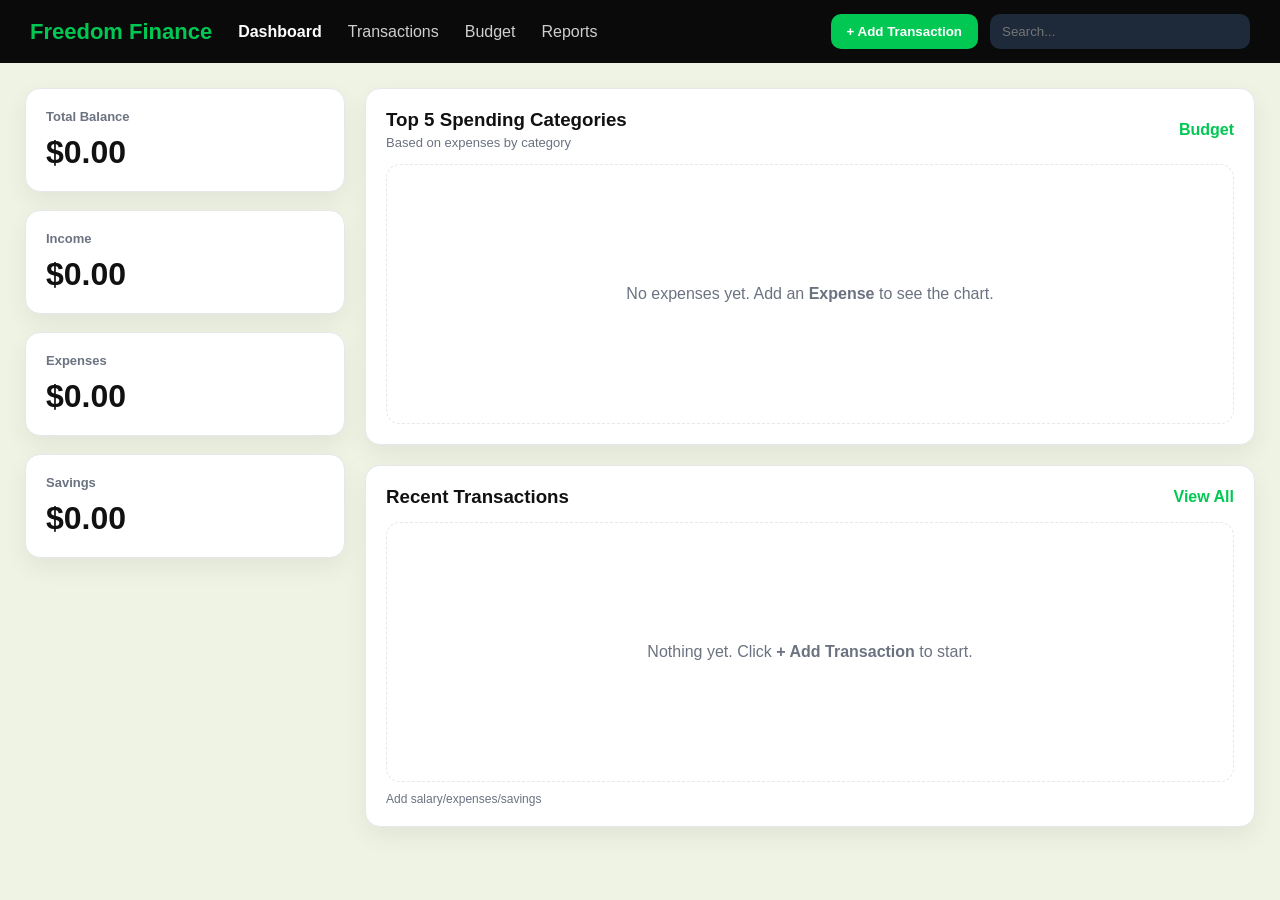
==== Freedom Finance/index.html @ 0645c6d0 "Add files via upload" ====
<!doctype html>
<html lang="en">
<head>
  <meta charset="utf-8" />
  <meta name="viewport" content="width=device-width, initial-scale=1" />
  <title>Freedom Finance</title>

  <!-- =========================
       EXTERNAL CSS FILE
  ========================== -->
  <link rel="stylesheet" href="style.css" />
</head>

<body>
  <!-- =========================
       TOP NAVBAR
  ========================== -->
  <div class="navbar">
    <div class="nav-left">
      <div class="logo">Freedom Finance</div>
      <div class="nav-links">
        <button id="tab-dashboard" class="active" onclick="showPage('dashboard')">Dashboard</button>
        <button id="tab-transactions" onclick="showPage('transactions')">Transactions</button>
        <button id="tab-budget" onclick="showPage('budget')">Budget</button>
        <button id="tab-reports" onclick="showPage('reports')">Reports</button>
      </div>
    </div>

    <div class="right-nav">
      <button class="add-btn" onclick="openTxModalAdd()">+ Add Transaction</button>
      <input class="search" placeholder="Search..." oninput="setSearch(this.value)" />
    </div>
  </div>

  <!-- =========================
       DASHBOARD PAGE
  ========================== -->
  <section id="page-dashboard" class="page active">
    <div class="dash-grid">
      <div>
        <div class="card summary-card">
          <div class="summary-title">Total Balance</div>
          <div class="summary-value" id="sum-balance">$0.00</div>
        </div>

        <div class="card summary-card">
          <div class="summary-title">Income</div>
          <div class="summary-value" id="sum-income">$0.00</div>
        </div>

        <div class="card summary-card">
          <div class="summary-title">Expenses</div>
          <div class="summary-value" id="sum-expenses">$0.00</div>
        </div>

        <div class="card summary-card">
          <div class="summary-title">Savings</div>
          <div class="summary-value" id="sum-savings">$0.00</div>
        </div>
      </div>

      <div class="dash-main">
        <div class="card card-pad">
          <div class="row-head">
            <div>
              <h3>Top 5 Spending Categories</h3>
              <div style="color:var(--muted); font-size:13px; margin-top:4px;">Based on expenses by category</div>
            </div>
            <span class="link-green" onclick="showPage('budget')">Budget</span>
          </div>
          <div class="chart-wrap" id="chartWrap"></div>
        </div>

        <div class="card card-pad">
          <div class="row-head">
            <h3>Recent Transactions</h3>
            <span class="link-green" onclick="showPage('transactions')">View All</span>
          </div>
          <div class="tx-list" id="recentList"></div>
          <div class="hint">Add salary/expenses/savings</div>
        </div>
      </div>
    </div>
  </section>

  <!-- =========================
       TRANSACTIONS PAGE
  ========================== -->
  <section id="page-transactions" class="page">
    <div class="card card-pad">
      <div class="row-head">
        <h2 style="margin:0;">Transactions</h2>
        <span class="link-green" onclick="openTxModalAdd()">+ Add</span>
      </div>
      <div class="hint">Edit/delete entries. Search filters by description/category/type.</div>
      <div class="tx-list" id="allList"></div>
    </div>
  </section>

  <!-- =========================
       BUDGET PAGE
  ========================== -->
  <section id="page-budget" class="page">
    <div class="budget-header">
      <h1 class="budget-title">Budget Dashboard</h1>
      <button class="new-budget-btn" onclick="openBudgetModalAdd()">+ New Budget</button>
    </div>

    <div class="budget-summary-row">
      <div class="budget-summary purple">
        <h2 class="card-title">Total Budget</h2>
        <p class="big-number" id="bud-total">$0</p>
        <p class="small-text">Monthly allocation</p>
      </div>

      <div class="budget-summary pink">
        <h2 class="card-title">Total Spent</h2>
        <p class="big-number" id="bud-spent">$0</p>
        <div class="progress-bar-white">
          <div class="fill" id="bud-fill" style="width:0%"></div>
        </div>
        <p class="small-text" id="bud-pct">0%</p>
      </div>

      <div class="budget-summary green">
        <h2 class="card-title">Remaining</h2>
        <p class="big-number" id="bud-remain">$0</p>
        <p class="small-text">Available to spend</p>
      </div>
    </div>

    <h2 class="section-title">Your Budgets</h2>
    <div class="budget-grid" id="budgetGrid"></div>

    <div class="hint">
      Budgets are editable. Spent amounts are calculated from your transactions (Expense type) by category.
    </div>
  </section>

  <!-- =========================
       REPORTS PAGE
  ========================== -->
  <section id="page-reports" class="page">
    <div class="card card-pad">
      <h2 style="margin:0;">Reports</h2>
      <p style="color:var(--muted); margin:8px 0 0;">Later: exports, monthly summaries, charts.</p>
    </div>
  </section>

  <!-- =========================
       TRANSACTION MODAL
  ========================== -->
  <div class="modal" id="txModal" onclick="backdropClose(event, 'txModal')">
    <div class="modal-content" role="dialog" aria-modal="true">
      <div class="modal-top">
        <h3 id="txModalTitle">Add Transaction</h3>
        <button class="close-x" onclick="closeModal('txModal')" aria-label="Close">✕</button>
      </div>

      <div class="grid2">
        <div>
          <label>Type</label>
          <select id="txType">
            <option value="income">Income (Paycheck)</option>
            <option value="expense" selected>Expense</option>
            <option value="savings">Savings</option>
            <option value="investment">Investment</option>
          </select>
        </div>

        <div>
          <label>Date</label>
          <input id="txDate" type="date" />
        </div>
      </div>

      <label>Description</label>
      <input id="txDesc" placeholder="e.g., Paycheck, Groceries, Roth IRA" />

      <div class="grid2">
        <div>
          <label>Amount (positive)</label>
          <input id="txAmount" type="number" step="0.01" placeholder="e.g., 156.50" />
        </div>

        <div>
          <label>Category</label>
          <select id="txCategory" onchange="onTxCategoryChange()"></select>
          <input id="txNewCategory" class="hidden" placeholder="New category name..." />
        </div>
      </div>

      <div class="error" id="txError"></div>

      <div class="actions">
        <button class="btn secondary" onclick="closeModal('txModal')">Cancel</button>
        <button class="btn primary" id="txSaveBtn" onclick="saveTransaction()">Save</button>
      </div>

      <div class="hint">Expenses store internally as negative. Everything stays synced across Dashboard + Budget.</div>
    </div>
  </div>

  <!-- =========================
       BUDGET MODAL
  ========================== -->
  <div class="modal" id="budgetModal" onclick="backdropClose(event, 'budgetModal')">
    <div class="modal-content" role="dialog" aria-modal="true">
      <div class="modal-top">
        <h3 id="budgetModalTitle">New Budget</h3>
        <button class="close-x" onclick="closeModal('budgetModal')" aria-label="Close">✕</button>
      </div>

      <label>Category</label>
      <input id="budCategory" placeholder="e.g., Food" />

      <label>Monthly Limit (USD)</label>
      <input id="budLimit" type="number" step="0.01" placeholder="e.g., 200" />

      <div class="error" id="budError"></div>

      <div class="actions">
        <button class="btn secondary" onclick="closeModal('budgetModal')">Cancel</button>
        <button class="btn primary" id="budSaveBtn" onclick="saveBudget()">Save</button>
      </div>

      <div class="hint">Spent is calculated from your transactions by category (Expense only).</div>
    </div>
  </div>

  <!-- =========================
       EXTERNAL JAVASCRIPT FILE
  ========================== -->
  <script src="script.js"></script>
</body>
</html>
---- Freedom Finance/style.css ----
/* =========================
   ROOT VARIABLES
========================= */
:root{
  --bg:#eef3e4;
  --nav:#0a0a0a;
  --green:#00c853;
  --card:#fff;
  --border:#e5e7eb;
  --muted:#6b7280;
  --shadow:0 10px 24px rgba(0,0,0,.06);
  --radius:15px;
  --ink:#111;
  --warn:#f59e0b;
  --bad:#ef4444;
  --purple:#8b5cf6;
  --pink:#e58f9d;
  --good:#10b981;
}

/* =========================
   GLOBAL
========================= */
*{box-sizing:border-box}

body{
  margin:0;
  font-family:Arial,sans-serif;
  background:var(--bg);
  color:var(--ink);
}

/* =========================
   NAVIGATION
========================= */
.navbar{
  background:var(--nav);
  color:#fff;
  display:flex;
  align-items:center;
  justify-content:space-between;
  padding:14px 30px;
  gap:16px;
  position:sticky;
  top:0;
  z-index:50;
}

.nav-left{
  display:flex;
  align-items:center;
  gap:26px;
  min-width:0;
}

.logo{
  color:var(--green);
  font-weight:bold;
  font-size:22px;
  white-space:nowrap;
}

.nav-links{
  display:flex;
  gap:26px;
  flex-wrap:wrap;
}

.nav-links button{
  background:transparent;
  border:none;
  color:#cfcfcf;
  cursor:pointer;
  font-size:16px;
  padding:6px 0;
}

.nav-links button.active{
  color:#fff;
  font-weight:bold;
}

.right-nav{
  display:flex;
  align-items:center;
  gap:12px;
}

.add-btn{
  background:var(--green);
  color:#fff;
  border:none;
  padding:10px 16px;
  border-radius:10px;
  cursor:pointer;
  font-weight:bold;
  white-space:nowrap;
}

.search{
  background:#1e2a3a;
  border:none;
  padding:10px 12px;
  border-radius:10px;
  color:#fff;
  width:260px;
}

@media (max-width:980px){
  .search{width:160px}
}

@media (max-width:760px){
  .nav-links{display:none}
}

/* =========================
   PAGE LAYOUT
========================= */
.page{
  display:none;
  padding:25px;
}

.page.active{
  display:block;
}

.card{
  background:var(--card);
  border:1px solid var(--border);
  border-radius:var(--radius);
  box-shadow:var(--shadow);
}

.card-pad{
  padding:20px;
}

.hint{
  margin-top:10px;
  color:var(--muted);
  font-size:12px;
}

/* =========================
   DASHBOARD
========================= */
.dash-grid{
  display:grid;
  grid-template-columns:320px 1fr;
  gap:20px;
  align-items:start;
}

@media (max-width:980px){
  .dash-grid{grid-template-columns:1fr;}
}

.summary-card{
  padding:20px;
  margin-bottom:18px;
}

.summary-title{
  color:var(--muted);
  font-weight:bold;
  font-size:13px;
}

.summary-value{
  font-size:32px;
  font-weight:bold;
  margin-top:10px;
}

.dash-main{
  display:grid;
  grid-template-columns:1fr;
  gap:20px;
}

.row-head{
  display:flex;
  justify-content:space-between;
  align-items:center;
  gap:12px;
}

.row-head h3{
  margin:0;
}

.link-green{
  color:var(--green);
  font-weight:bold;
  cursor:pointer;
}

/* =========================
   PIE CHART
========================= */
.chart-wrap{
  margin-top:14px;
}

.chart-empty{
  height:260px;
  border:1px dashed var(--border);
  border-radius:14px;
  display:flex;
  align-items:center;
  justify-content:center;
  color:var(--muted);
  padding:16px;
  text-align:center;
}

.pie-container{
  display:flex;
  align-items:center;
  gap:30px;
  margin-top:20px;
  flex-wrap:wrap;
  justify-content:center;
}

.pie-chart{
  width:220px;
  height:220px;
  border-radius:50%;
  box-shadow:0 5px 15px rgba(0,0,0,0.08);
  flex-shrink:0;
  transition:background 0.4s ease-in-out;
}

.pie-legend{
  display:flex;
  flex-direction:column;
  gap:12px;
  flex:1;
  min-width:180px;
}

.legend-item{
  display:flex;
  align-items:center;
  justify-content:space-between;
  font-size:14px;
  font-weight:bold;
  padding-bottom:8px;
  border-bottom:1px solid #f1f5f9;
}

.legend-item:last-child{
  border-bottom:none;
}

.legend-left{
  display:flex;
  align-items:center;
  gap:10px;
  overflow:hidden;
}

.legend-color{
  width:14px;
  height:14px;
  border-radius:4px;
  flex-shrink:0;
}

.legend-label{
  white-space:nowrap;
  overflow:hidden;
  text-overflow:ellipsis;
  color:var(--ink);
}

.legend-val{
  color:var(--muted);
  font-size:14px;
}

/* =========================
   TRANSACTIONS LIST
========================= */
.tx-list{
  margin-top:14px;
}

.tx-item{
  display:flex;
  justify-content:space-between;
  align-items:center;
  gap:12px;
  padding:12px 0;
  border-bottom:1px solid #eef2f7;
}

.tx-left{
  display:flex;
  flex-direction:column;
  gap:4px;
  min-width:0;
}

.tx-title{
  font-weight:bold;
}

.tx-sub{
  color:var(--muted);
  font-size:12px;
  display:flex;
  gap:10px;
  flex-wrap:wrap;
  align-items:center;
}

.pill{
  display:inline-block;
  padding:4px 10px;
  border-radius:999px;
  font-size:12px;
  background:#eef2f7;
  color:#334155;
}

.tx-right{
  display:flex;
  align-items:center;
  gap:10px;
}

.tx-amt{
  font-weight:bold;
  white-space:nowrap;
}

.tx-amt.income,
.tx-amt.savings,
.tx-amt.investment{
  color:var(--green);
}

.tx-amt.expense{
  color:var(--ink);
}

.icon-btn{
  border:1px solid var(--border);
  background:#fff;
  border-radius:10px;
  padding:8px 10px;
  cursor:pointer;
  font-weight:bold;
}

.icon-btn:hover{
  background:#f8fafc;
}

.danger{
  color:#b91c1c;
  border-color:#fecaca;
}

.danger:hover{
  background:#fff5f5;
}

/* =========================
   BUDGET
========================= */
.budget-header{
  display:flex;
  align-items:flex-start;
  justify-content:space-between;
  gap:16px;
  margin-bottom:20px;
}

.budget-title{
  margin:0;
  color:#088171;
  font-size:28px;
}

.new-budget-btn{
  background:#a786e0;
  color:#fff;
  padding:10px 18px;
  border:none;
  border-radius:10px;
  cursor:pointer;
  font-size:16px;
  font-weight:bold;
  white-space:nowrap;
  box-shadow:var(--shadow);
}

.budget-summary-row{
  display:grid;
  grid-template-columns:repeat(3,1fr);
  gap:16px;
  margin-bottom:26px;
}

@media (max-width:980px){
  .budget-summary-row{grid-template-columns:1fr}
}

.budget-summary{
  border-radius:16px;
  padding:20px;
  color:#fff;
  box-shadow:var(--shadow);
  border:1px solid rgba(255,255,255,.18);
}

.budget-summary.purple{background:var(--purple);}
.budget-summary.pink{background:var(--pink);}
.budget-summary.green{background:#4fd878;}

.budget-summary .card-title{
  margin:0;
  font-size:14px;
  font-weight:bold;
  opacity:.95;
}

.budget-summary .big-number{
  font-size:40px;
  font-weight:bold;
  margin:10px 0 6px;
}

.budget-summary .small-text{
  margin:0;
  font-size:13px;
  opacity:.95;
}

.progress-bar-white{
  background:rgba(255,255,255,.35);
  height:6px;
  border-radius:999px;
  margin:10px 0 6px;
  overflow:hidden;
}

.progress-bar-white .fill{
  background:#fff;
  height:100%;
  width:0%;
}

.section-title{
  margin:0 0 14px 0;
  font-size:18px;
  font-weight:bold;
  color:var(--ink);
}

.budget-grid{
  display:grid;
  grid-template-columns:repeat(3,1fr);
  gap:16px;
}

@media (max-width:980px){
  .budget-grid{grid-template-columns:1fr}
}

.budget-card{
  background:#fff;
  border:1px solid var(--border);
  border-radius:16px;
  padding:20px;
  box-shadow:var(--shadow);
  position:relative;
}

.badge{
  display:inline-block;
  padding:5px 10px;
  border-radius:8px;
  font-size:12px;
  color:#fff;
  font-weight:bold;
}

.badge.good{background:var(--good);}
.badge.warn{background:var(--warn);}
.badge.bad{background:var(--bad);}

.category{
  margin:10px 0 4px;
  font-size:18px;
  font-weight:bold;
}

.money{
  margin:0;
  font-size:24px;
  font-weight:bold;
}

.money .gray{
  font-size:14px;
  color:gray;
  font-weight:normal;
}

.bar-container{
  background:#eee;
  height:10px;
  border-radius:999px;
  margin:14px 0 10px;
  overflow:hidden;
}

.bar-fill2{
  height:100%;
  border-radius:999px;
  width:0%;
  background:#3b82f6;
}

.details{
  margin:0;
  font-size:14px;
  color:#3b82f6;
}

.right{
  float:right;
  color:gray;
}

.red-text{
  color:red;
  font-weight:bold;
}

.budget-actions{
  position:absolute;
  top:14px;
  right:14px;
  display:flex;
  gap:8px;
}

.mini-btn{
  border:1px solid var(--border);
  background:#fff;
  border-radius:10px;
  padding:6px 8px;
  cursor:pointer;
  font-weight:bold;
  font-size:12px;
}

.mini-btn:hover{
  background:#f8fafc;
}

/* =========================
   MODALS
========================= */
.modal{
  display:none;
  position:fixed;
  inset:0;
  background:rgba(0,0,0,.5);
  align-items:center;
  justify-content:center;
  padding:16px;
  z-index:80;
}

.modal-content{
  background:#fff;
  padding:18px;
  border-radius:14px;
  width:min(460px,100%);
  border:1px solid var(--border);
  box-shadow:0 18px 50px rgba(0,0,0,.25);
}

.modal-top{
  display:flex;
  justify-content:space-between;
  align-items:center;
  gap:10px;
  margin-bottom:10px;
}

.modal-top h3{
  margin:0;
}

.close-x{
  border:1px solid var(--border);
  background:#fff;
  border-radius:10px;
  padding:6px 10px;
  cursor:pointer;
  font-weight:bold;
}

.close-x:hover{
  background:#f8fafc;
}

.modal label{
  display:block;
  font-size:12px;
  color:var(--muted);
  font-weight:bold;
  margin:10px 0 6px;
}

.modal input,
.modal select{
  width:100%;
  padding:10px;
  border:1px solid var(--border);
  border-radius:10px;
}

.grid2{
  display:grid;
  grid-template-columns:1fr 1fr;
  gap:10px;
}

@media (max-width:460px){
  .grid2{grid-template-columns:1fr}
}

.actions{
  display:flex;
  justify-content:flex-end;
  gap:10px;
  margin-top:14px;
}

.btn{
  border:none;
  padding:10px 12px;
  border-radius:10px;
  cursor:pointer;
  font-weight:bold;
}

.btn.secondary{
  background:#eef2f7;
  color:#111;
  border:1px solid var(--border);
}

.btn.primary{
  background:var(--green);
  color:#fff;
}

.error{
  display:none;
  margin-top:10px;
  background:#fff1f2;
  color:#9f1239;
  border:1px solid #fecdd3;
  padding:10px;
  border-radius:10px;
  font-size:13px;
}

.hidden{
  display:none;
}
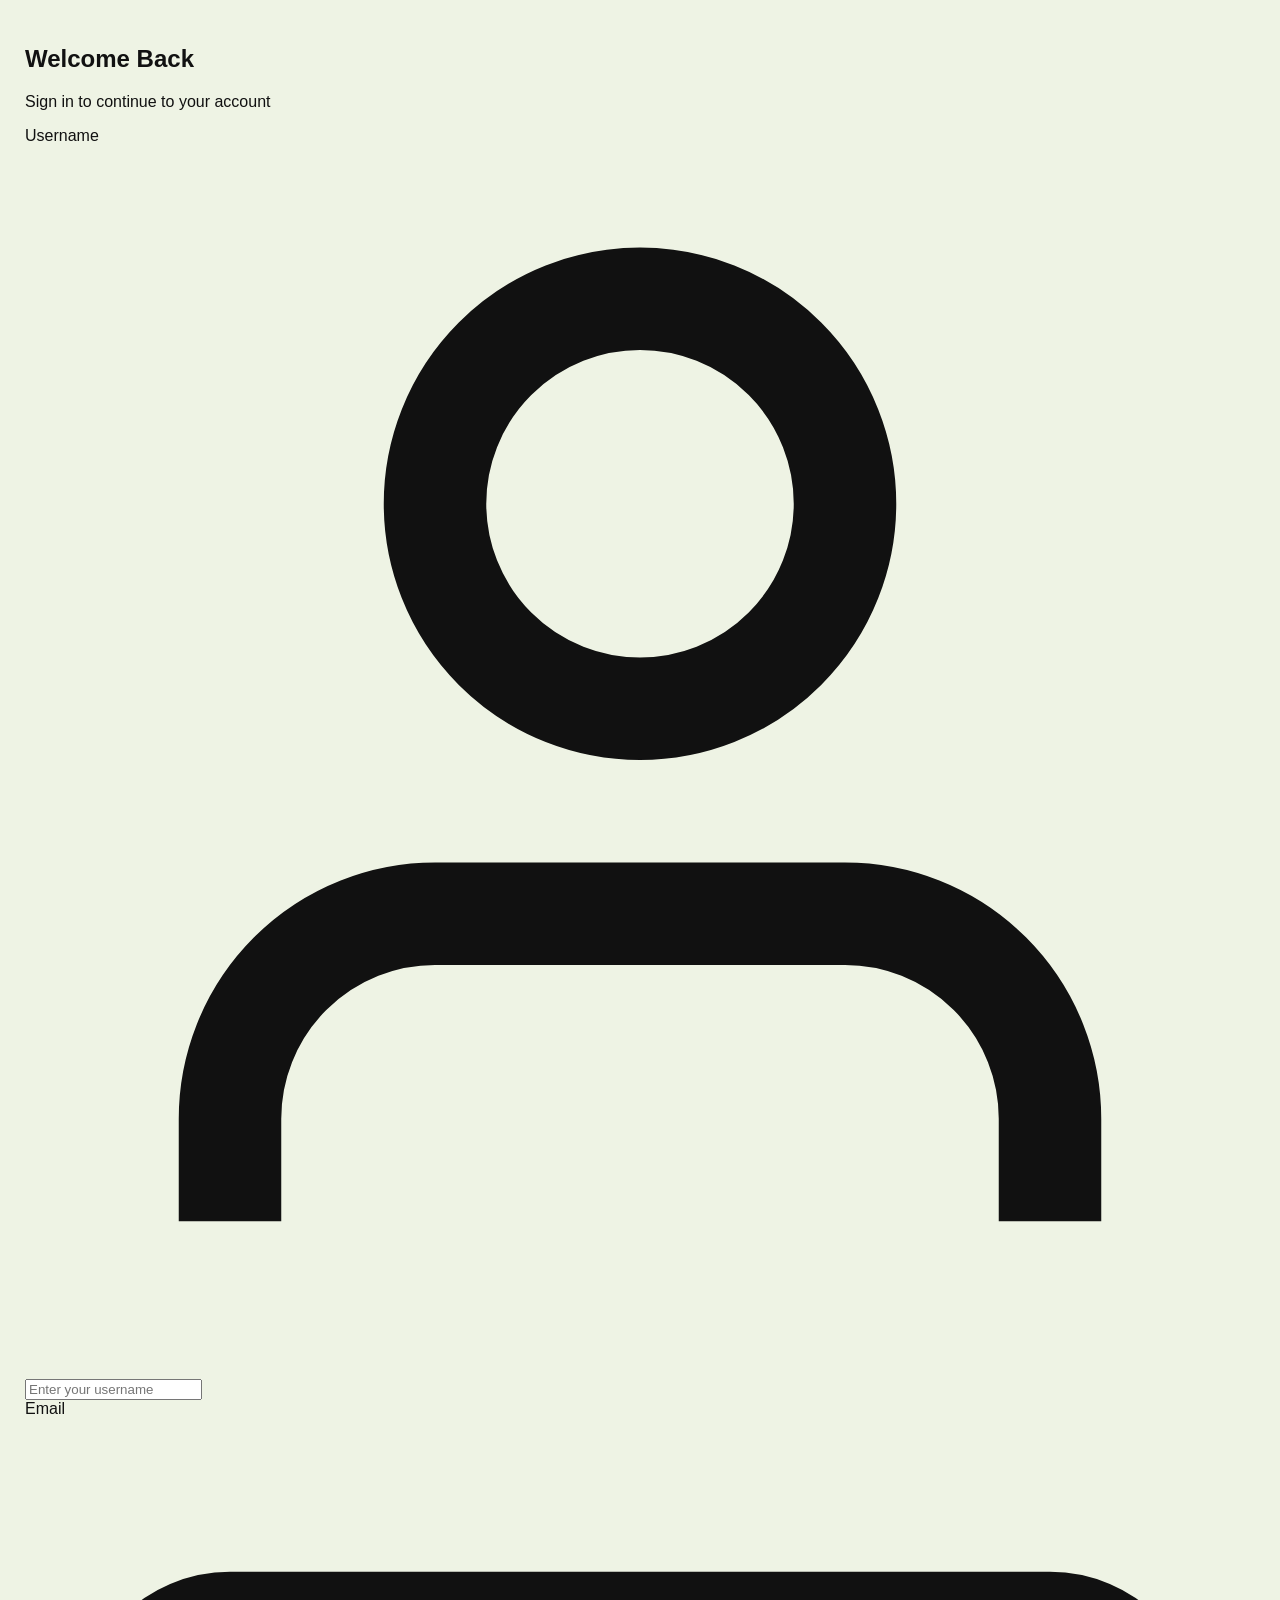
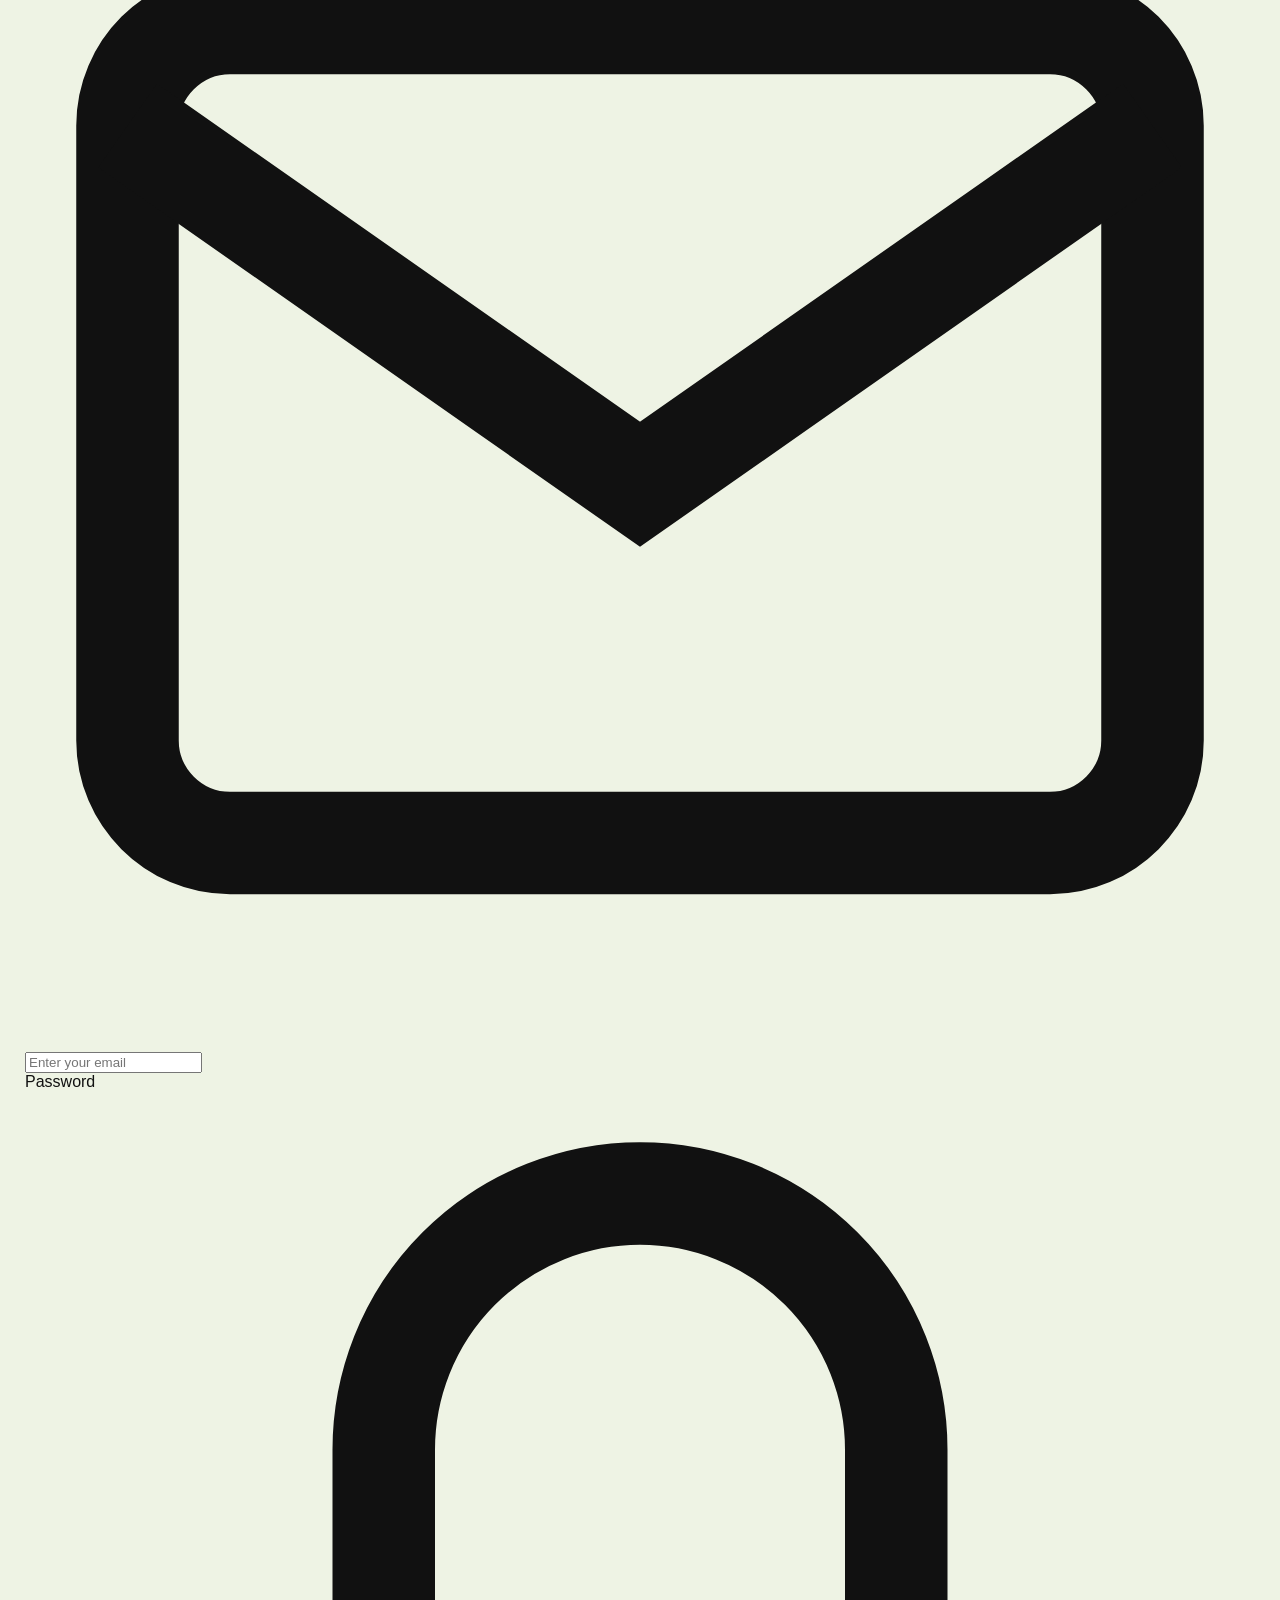
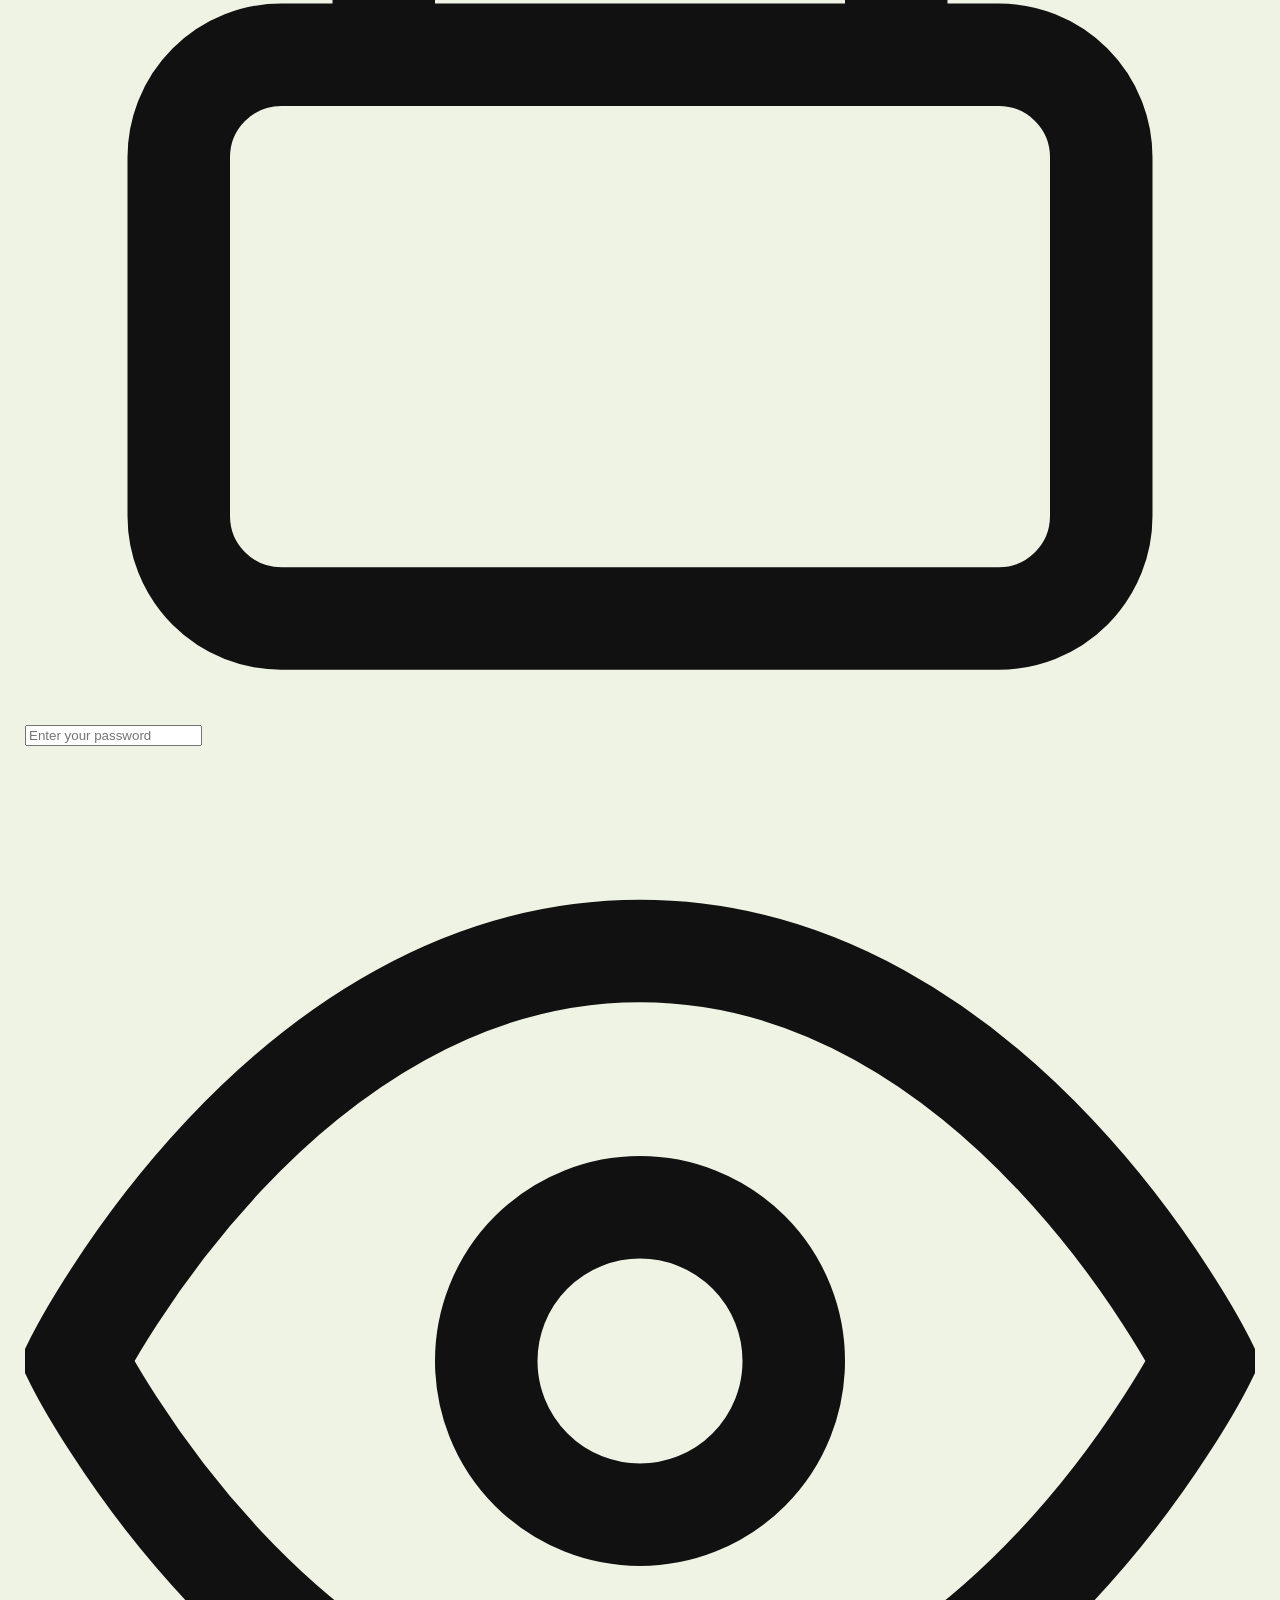
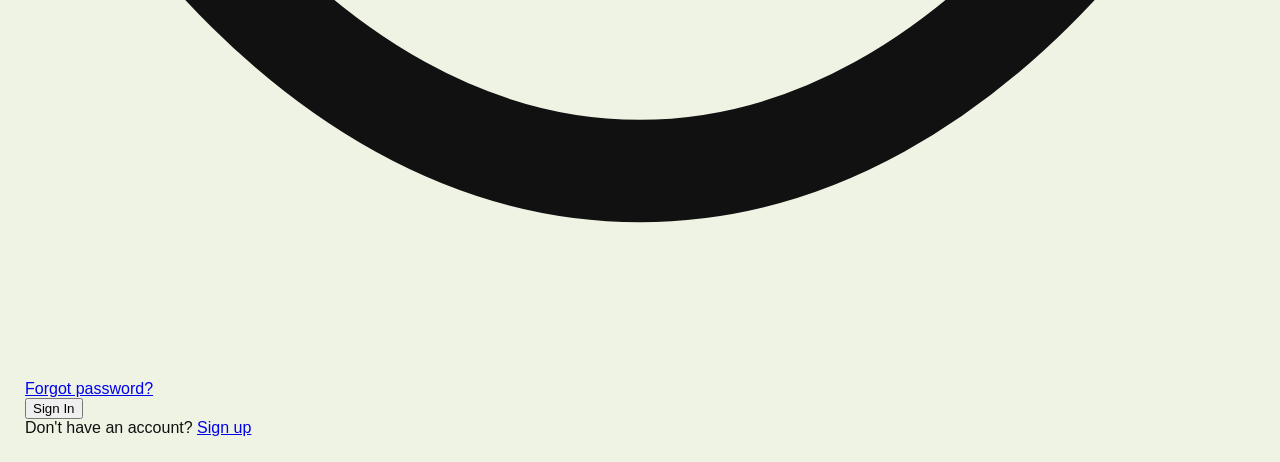
==== commit 8ee99b32: "Update index.html" ====
--- a/Freedom Finance/index.html
+++ b/Freedom Finance/index.html
@@ -4,22 +4,15 @@
   <meta charset="utf-8" />
   <meta name="viewport" content="width=device-width, initial-scale=1" />
   <title>Freedom Finance</title>
-
-  <!-- =========================
-       EXTERNAL CSS FILE
-  ========================== -->
   <link rel="stylesheet" href="style.css" />
 </head>
 
 <body>
-  <!-- =========================
-       TOP NAVBAR
-  ========================== -->
-  <div class="navbar">
+  <div class="navbar" id="main-nav" style="display: none;">
     <div class="nav-left">
       <div class="logo">Freedom Finance</div>
       <div class="nav-links">
-        <button id="tab-dashboard" class="active" onclick="showPage('dashboard')">Dashboard</button>
+        <button id="tab-dashboard" onclick="showPage('dashboard')">Dashboard</button>
         <button id="tab-transactions" onclick="showPage('transactions')">Transactions</button>
         <button id="tab-budget" onclick="showPage('budget')">Budget</button>
         <button id="tab-reports" onclick="showPage('reports')">Reports</button>
@@ -32,10 +25,51 @@
     </div>
   </div>
 
-  <!-- =========================
-       DASHBOARD PAGE
-  ========================== -->
-  <section id="page-dashboard" class="page active">
+  <section id="page-login" class="page active login-wrapper">
+    <div class="login-card">
+      <h1 class="login-title">Welcome Back</h1>
+      <p class="login-subtitle">Sign in to continue to your account</p>
+
+      <form onsubmit="handleLogin(event)">
+        <div class="form-group">
+          <label>Username</label>
+          <div class="input-with-icon">
+            <svg class="icon-left" viewBox="0 0 24 24" fill="none" stroke="currentColor" stroke-width="2"><path d="M20 21v-2a4 4 0 0 0-4-4H8a4 4 0 0 0-4 4v2"/><circle cx="12" cy="7" r="4"/></svg>
+            <input type="text" placeholder="Enter your username" required />
+          </div>
+        </div>
+
+        <div class="form-group">
+          <label>Email</label>
+          <div class="input-with-icon">
+            <svg class="icon-left" viewBox="0 0 24 24" fill="none" stroke="currentColor" stroke-width="2"><path d="M4 4h16c1.1 0 2 .9 2 2v12c0 1.1-.9 2-2 2H4c-1.1 0-2-.9-2-2V6c0-1.1.9-2 2-2z"/><polyline points="22,6 12,13 2,6"/></svg>
+            <input type="email" placeholder="Enter your email" required />
+          </div>
+        </div>
+
+        <div class="form-group">
+          <label>Password</label>
+          <div class="input-with-icon">
+            <svg class="icon-left" viewBox="0 0 24 24" fill="none" stroke="currentColor" stroke-width="2"><rect x="3" y="11" width="18" height="11" rx="2" ry="2"/><path d="M7 11V7a5 5 0 0 1 10 0v4"/></svg>
+            <input type="password" placeholder="Enter your password" required />
+            <svg class="icon-right" viewBox="0 0 24 24" fill="none" stroke="currentColor" stroke-width="2"><path d="M1 12s4-8 11-8 11 8 11 8-4 8-11 8-11-8-11-8z"/><circle cx="12" cy="12" r="3"/></svg>
+          </div>
+        </div>
+
+        <div class="forgot-pwd">
+          <a href="#">Forgot password?</a>
+        </div>
+
+        <button type="submit" class="login-btn">Sign In</button>
+
+        <div class="signup-link">
+          Don't have an account? <a href="#">Sign up</a>
+        </div>
+      </form>
+    </div>
+  </section>
+
+  <section id="page-dashboard" class="page">
     <div class="dash-grid">
       <div>
         <div class="card summary-card">
@@ -83,9 +117,6 @@
     </div>
   </section>
 
-  <!-- =========================
-       TRANSACTIONS PAGE
-  ========================== -->
   <section id="page-transactions" class="page">
     <div class="card card-pad">
       <div class="row-head">
@@ -97,9 +128,6 @@
     </div>
   </section>
 
-  <!-- =========================
-       BUDGET PAGE
-  ========================== -->
   <section id="page-budget" class="page">
     <div class="budget-header">
       <h1 class="budget-title">Budget Dashboard</h1>
@@ -137,9 +165,6 @@
     </div>
   </section>
 
-  <!-- =========================
-       REPORTS PAGE
-  ========================== -->
   <section id="page-reports" class="page">
     <div class="card card-pad">
       <h2 style="margin:0;">Reports</h2>
@@ -147,9 +172,6 @@
     </div>
   </section>
 
-  <!-- =========================
-       TRANSACTION MODAL
-  ========================== -->
   <div class="modal" id="txModal" onclick="backdropClose(event, 'txModal')">
     <div class="modal-content" role="dialog" aria-modal="true">
       <div class="modal-top">
@@ -201,9 +223,6 @@
     </div>
   </div>
 
-  <!-- =========================
-       BUDGET MODAL
-  ========================== -->
   <div class="modal" id="budgetModal" onclick="backdropClose(event, 'budgetModal')">
     <div class="modal-content" role="dialog" aria-modal="true">
       <div class="modal-top">
@@ -228,9 +247,6 @@
     </div>
   </div>
 
-  <!-- =========================
-       EXTERNAL JAVASCRIPT FILE
-  ========================== -->
   <script src="script.js"></script>
 </body>
-</html>+</html>
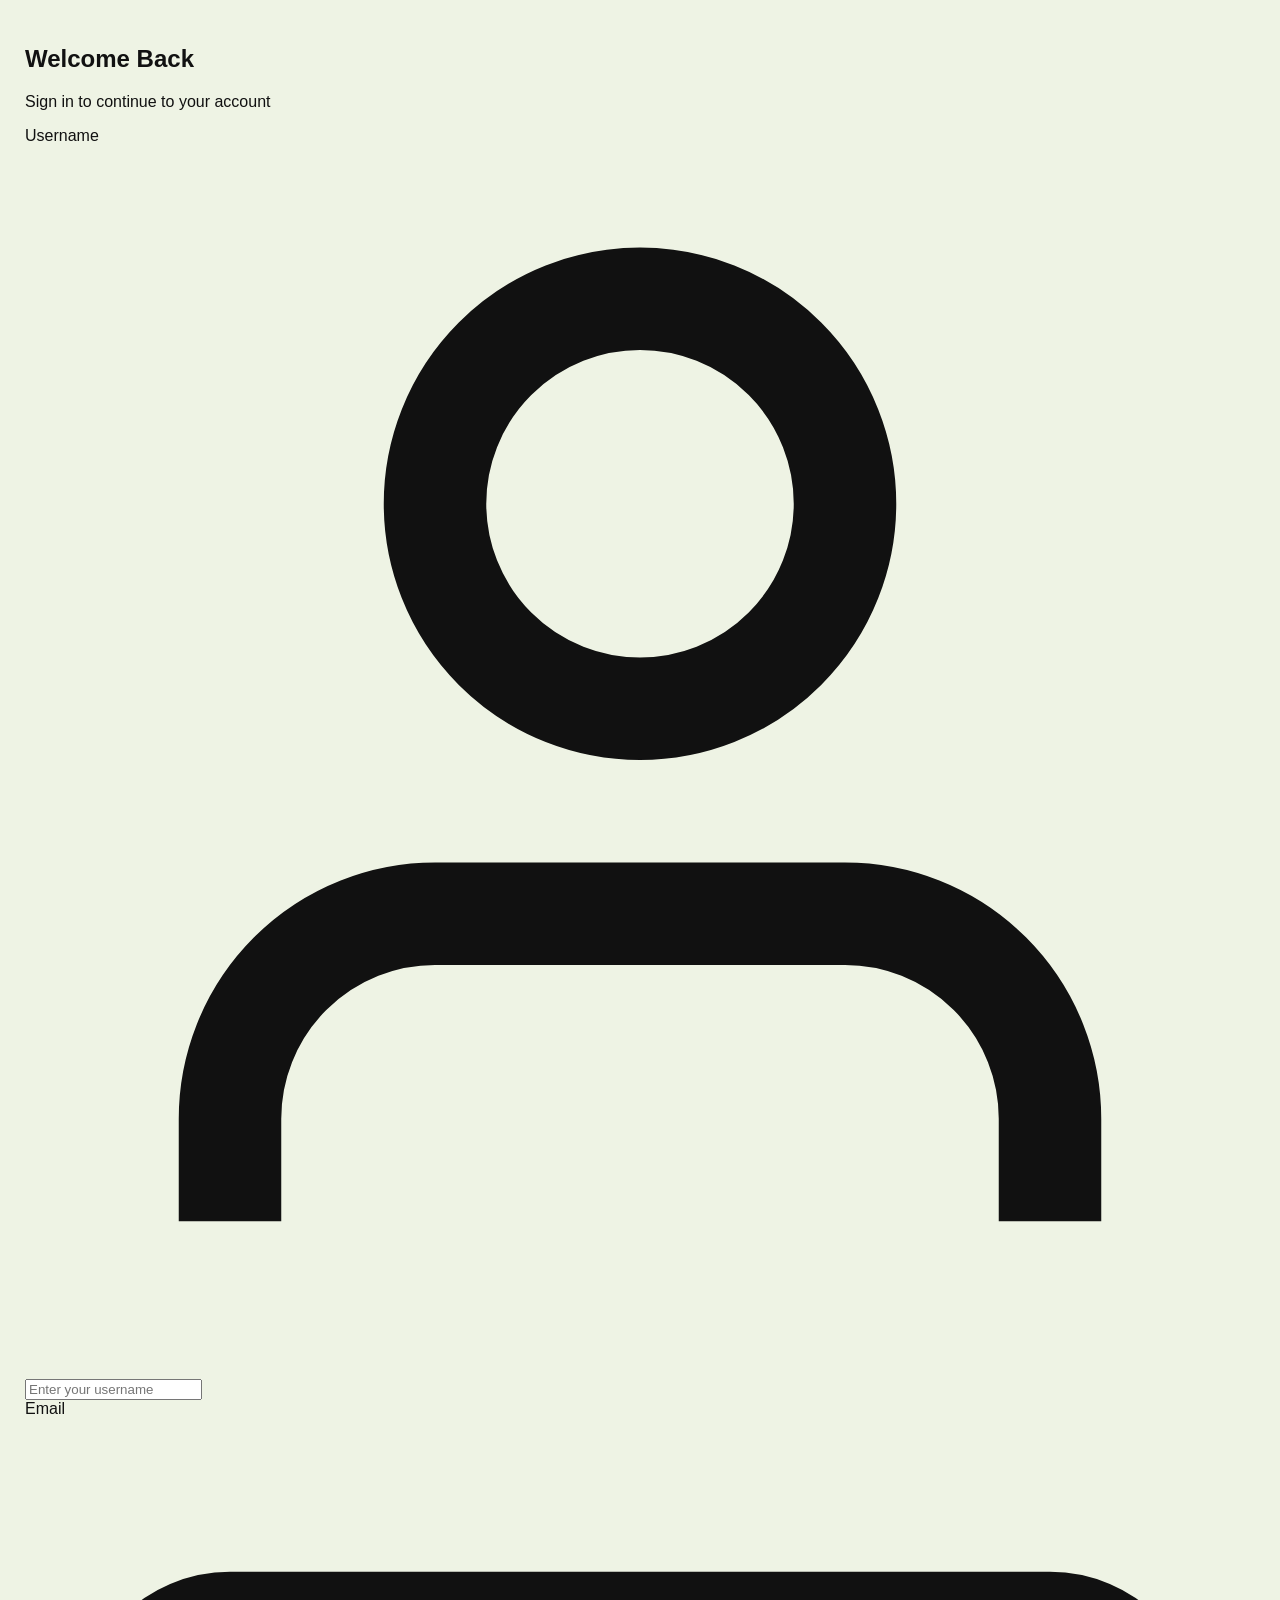
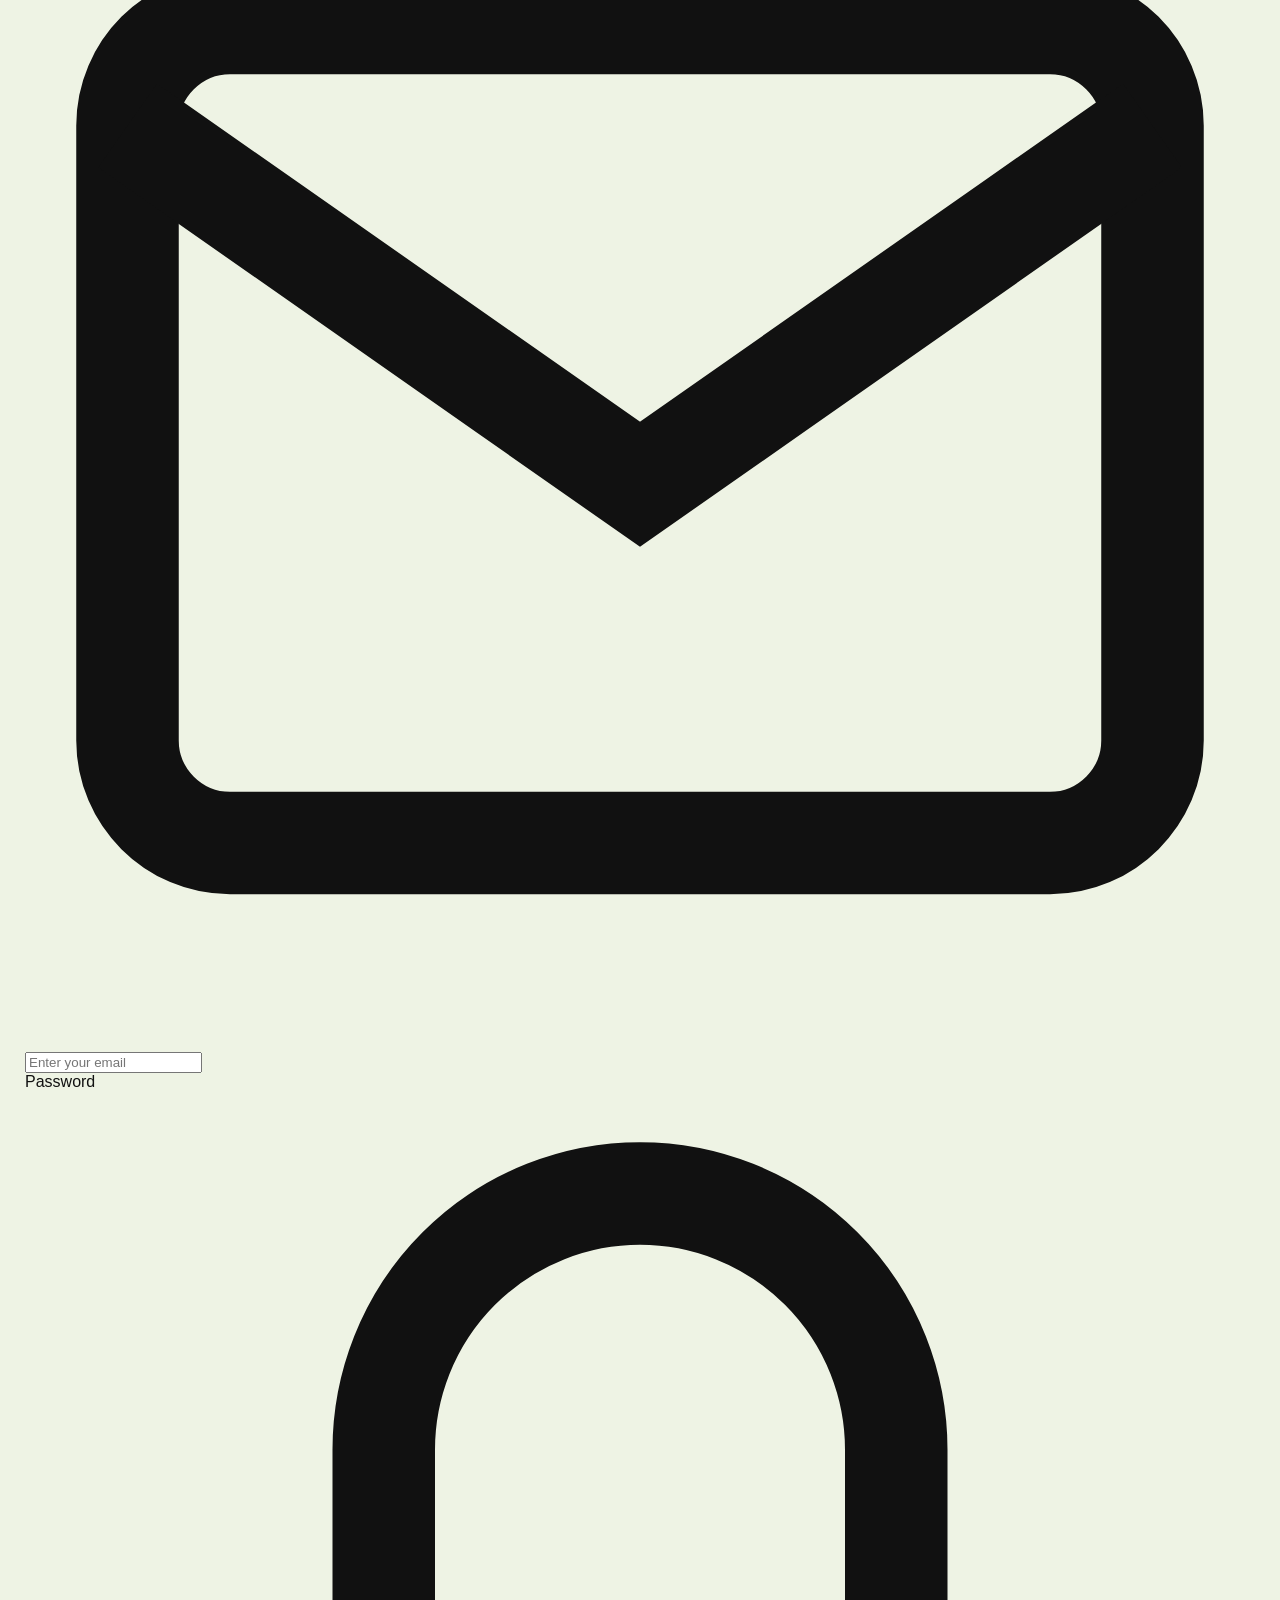
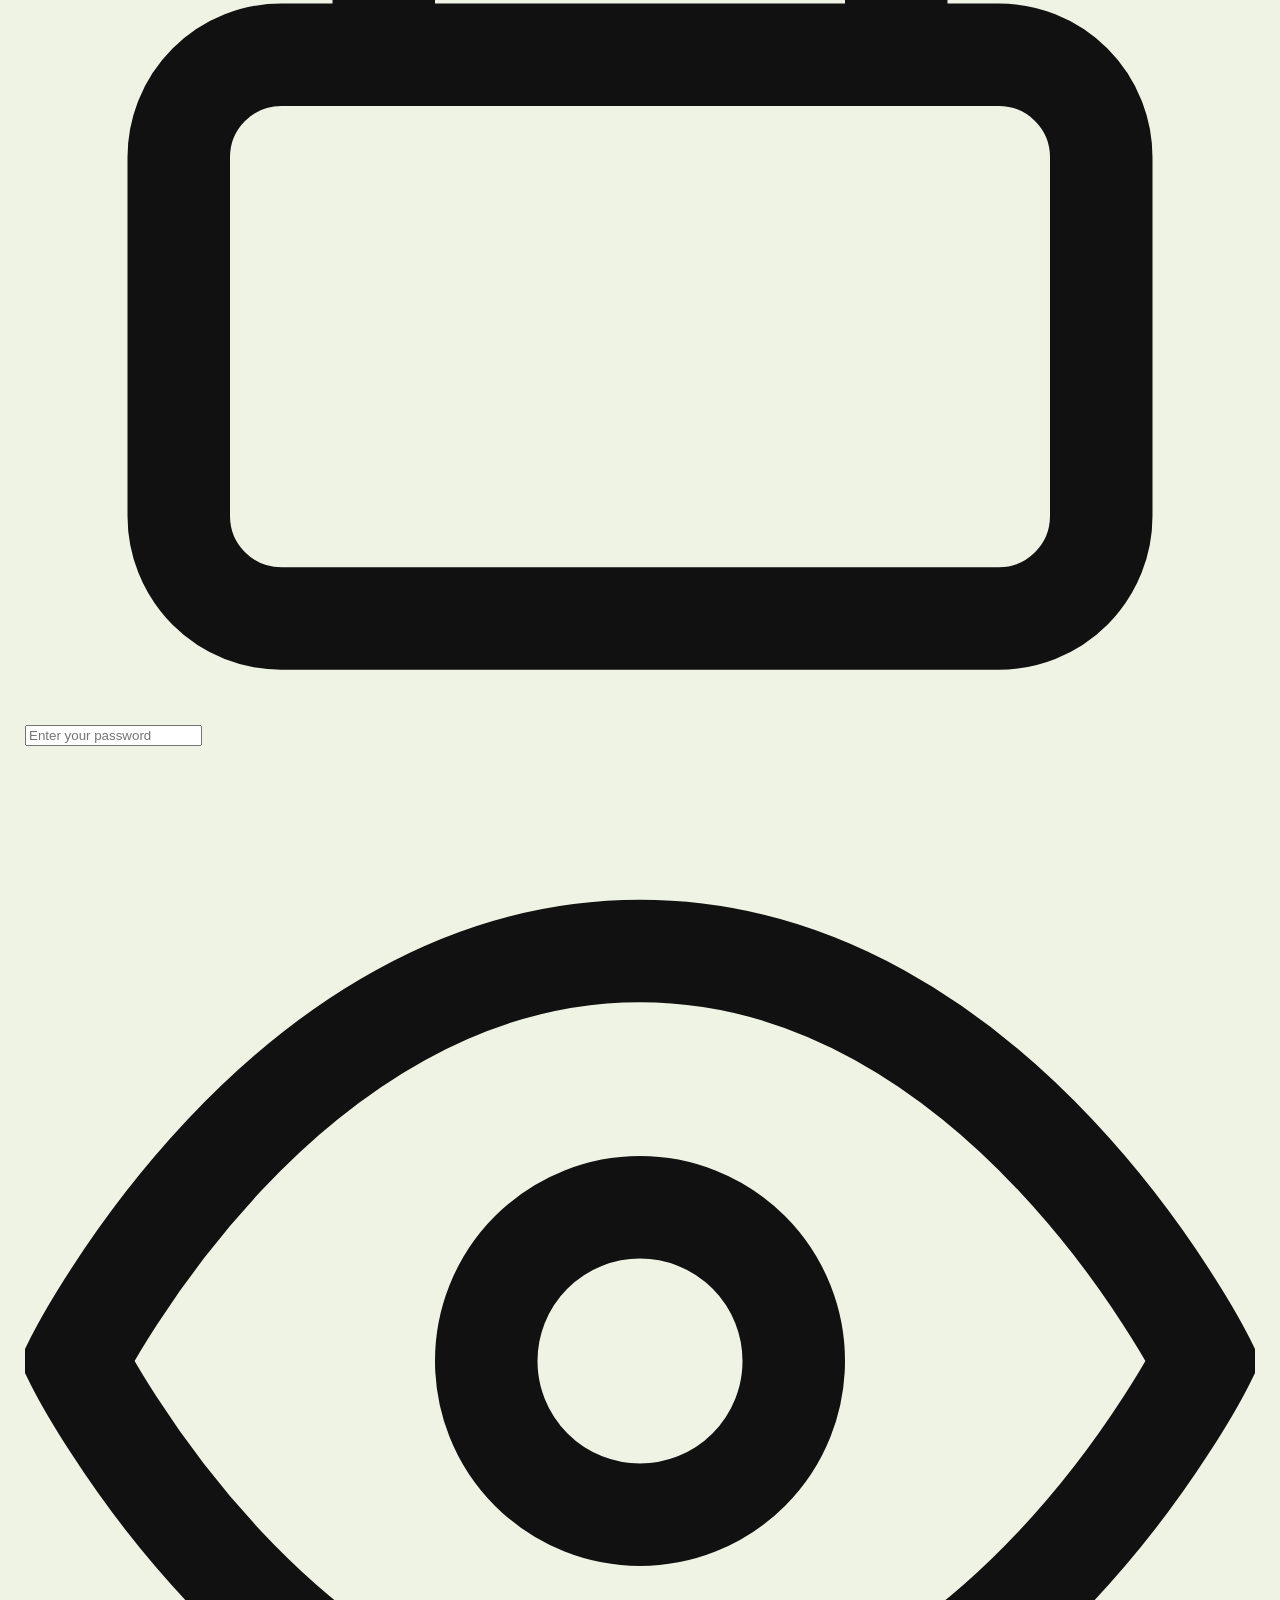
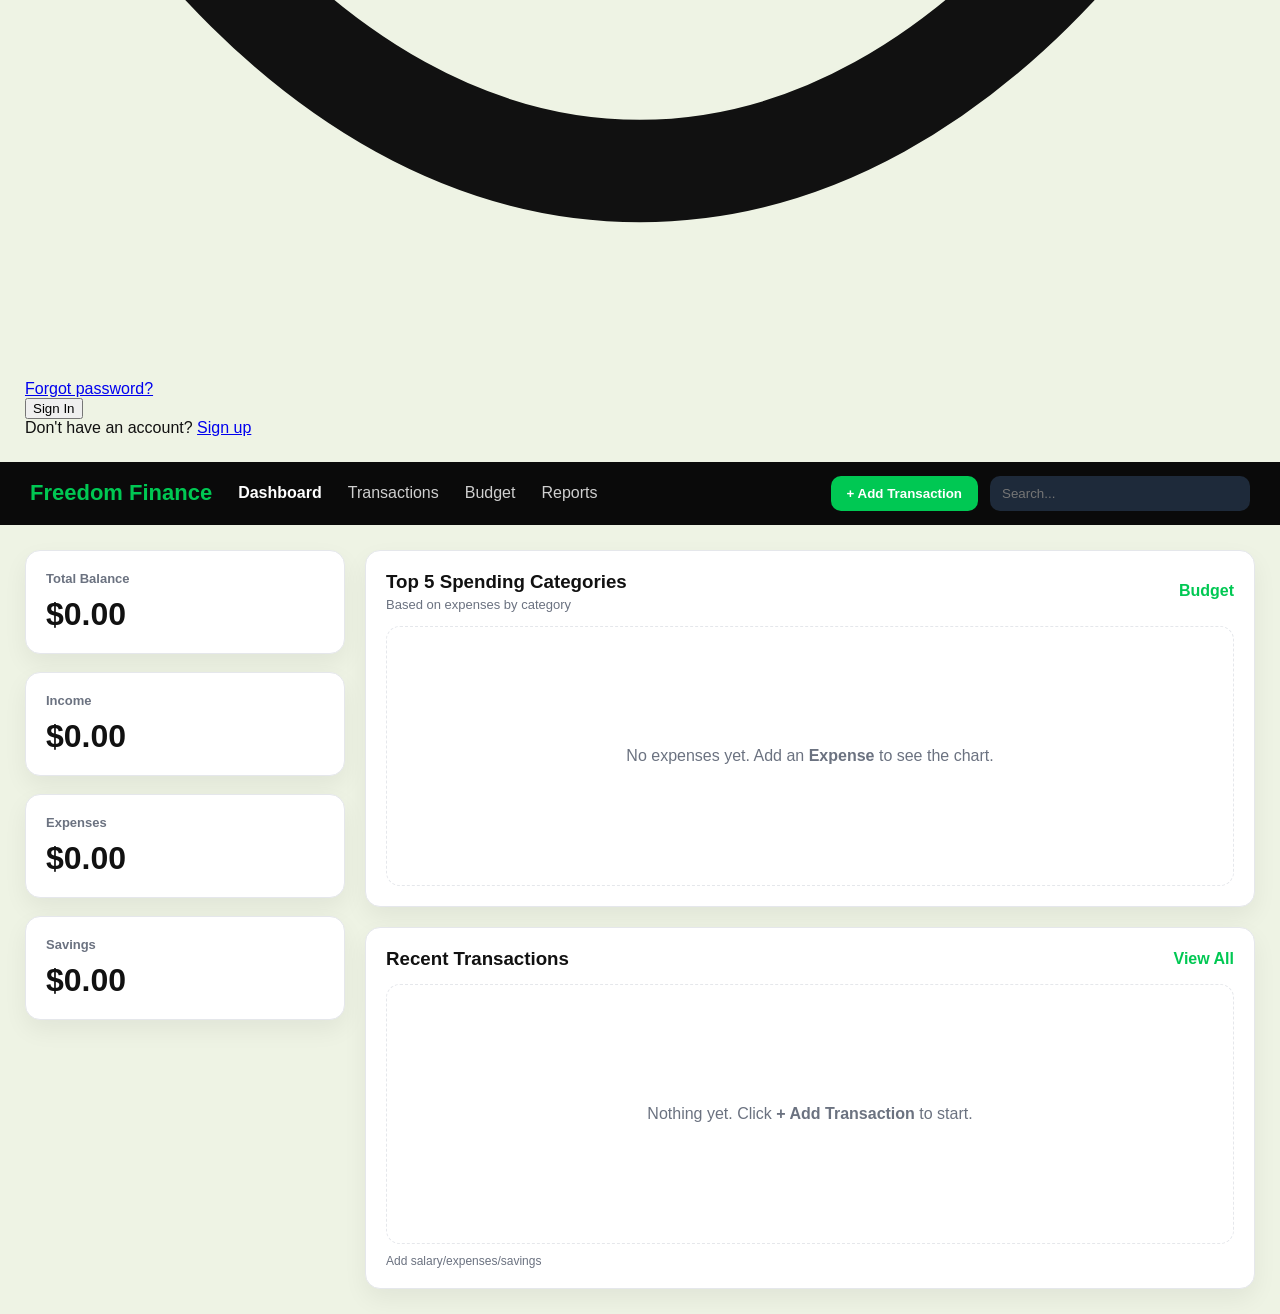
==== commit bd3ea5c8: "Update index.html" ====
--- a/Freedom Finance/index.html
+++ b/Freedom Finance/index.html
@@ -4,27 +4,17 @@
   <meta charset="utf-8" />
   <meta name="viewport" content="width=device-width, initial-scale=1" />
   <title>Freedom Finance</title>
+
+  <!-- =========================
+       EXTERNAL CSS FILE
+  ========================== -->
   <link rel="stylesheet" href="style.css" />
 </head>
 
 <body>
-  <div class="navbar" id="main-nav" style="display: none;">
-    <div class="nav-left">
-      <div class="logo">Freedom Finance</div>
-      <div class="nav-links">
-        <button id="tab-dashboard" onclick="showPage('dashboard')">Dashboard</button>
-        <button id="tab-transactions" onclick="showPage('transactions')">Transactions</button>
-        <button id="tab-budget" onclick="showPage('budget')">Budget</button>
-        <button id="tab-reports" onclick="showPage('reports')">Reports</button>
-      </div>
-    </div>
-
-    <div class="right-nav">
-      <button class="add-btn" onclick="openTxModalAdd()">+ Add Transaction</button>
-      <input class="search" placeholder="Search..." oninput="setSearch(this.value)" />
-    </div>
-  </div>
-
+   <!-- =========================
+       Log in page
+  ========================== -->
   <section id="page-login" class="page active login-wrapper">
     <div class="login-card">
       <h1 class="login-title">Welcome Back</h1>
@@ -68,8 +58,30 @@
       </form>
     </div>
   </section>
-
-  <section id="page-dashboard" class="page">
+  <!-- =========================
+       TOP NAVBAR
+  ========================== -->
+  <div class="navbar">
+    <div class="nav-left">
+      <div class="logo">Freedom Finance</div>
+      <div class="nav-links">
+        <button id="tab-dashboard" class="active" onclick="showPage('dashboard')">Dashboard</button>
+        <button id="tab-transactions" onclick="showPage('transactions')">Transactions</button>
+        <button id="tab-budget" onclick="showPage('budget')">Budget</button>
+        <button id="tab-reports" onclick="showPage('reports')">Reports</button>
+      </div>
+    </div>
+
+    <div class="right-nav">
+      <button class="add-btn" onclick="openTxModalAdd()">+ Add Transaction</button>
+      <input class="search" placeholder="Search..." oninput="setSearch(this.value)" />
+    </div>
+  </div>
+
+  <!-- =========================
+       DASHBOARD PAGE
+  ========================== -->
+  <section id="page-dashboard" class="page active">
     <div class="dash-grid">
       <div>
         <div class="card summary-card">
@@ -117,6 +129,9 @@
     </div>
   </section>
 
+  <!-- =========================
+       TRANSACTIONS PAGE
+  ========================== -->
   <section id="page-transactions" class="page">
     <div class="card card-pad">
       <div class="row-head">
@@ -128,6 +143,9 @@
     </div>
   </section>
 
+  <!-- =========================
+       BUDGET PAGE
+  ========================== -->
   <section id="page-budget" class="page">
     <div class="budget-header">
       <h1 class="budget-title">Budget Dashboard</h1>
@@ -165,6 +183,9 @@
     </div>
   </section>
 
+  <!-- =========================
+       REPORTS PAGE
+  ========================== -->
   <section id="page-reports" class="page">
     <div class="card card-pad">
       <h2 style="margin:0;">Reports</h2>
@@ -172,6 +193,9 @@
     </div>
   </section>
 
+  <!-- =========================
+       TRANSACTION MODAL
+  ========================== -->
   <div class="modal" id="txModal" onclick="backdropClose(event, 'txModal')">
     <div class="modal-content" role="dialog" aria-modal="true">
       <div class="modal-top">
@@ -223,6 +247,9 @@
     </div>
   </div>
 
+  <!-- =========================
+       BUDGET MODAL
+  ========================== -->
   <div class="modal" id="budgetModal" onclick="backdropClose(event, 'budgetModal')">
     <div class="modal-content" role="dialog" aria-modal="true">
       <div class="modal-top">
@@ -247,6 +274,9 @@
     </div>
   </div>
 
+  <!-- =========================
+       EXTERNAL JAVASCRIPT FILE
+  ========================== -->
   <script src="script.js"></script>
 </body>
 </html>
